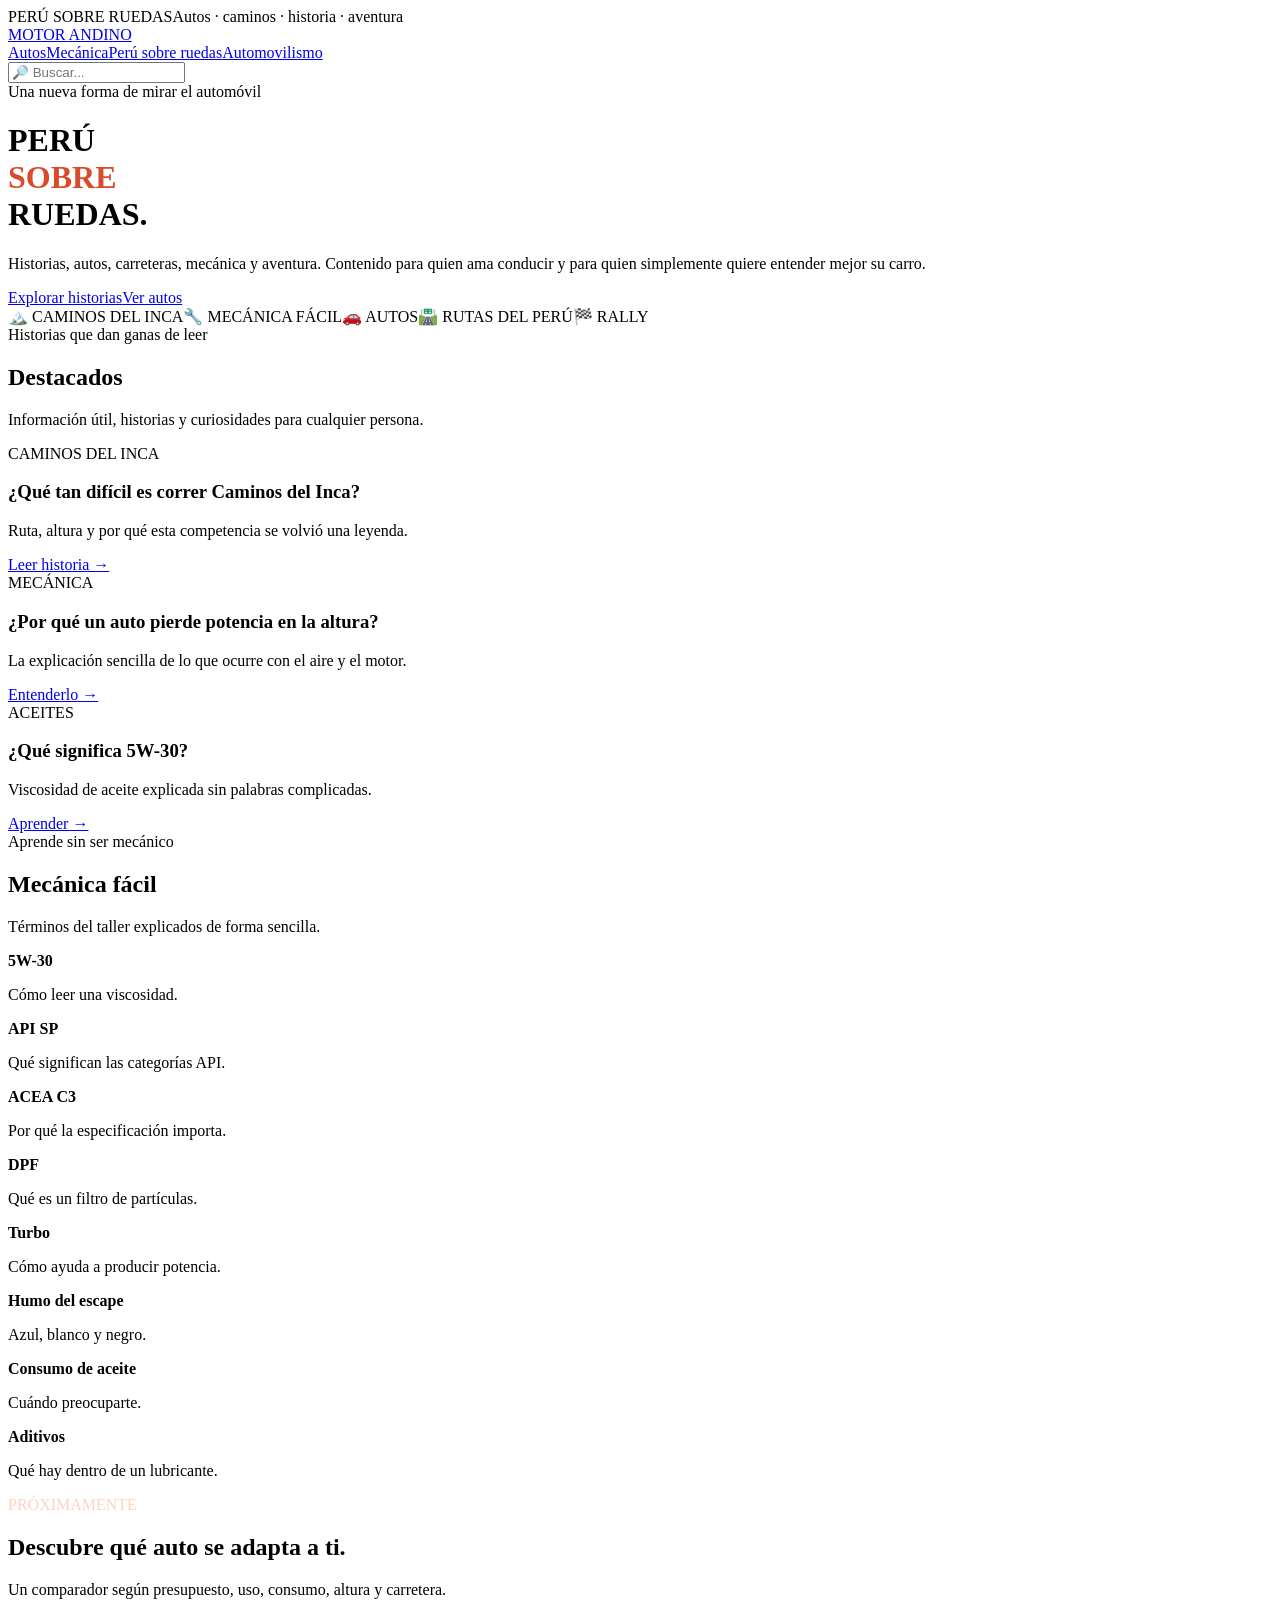
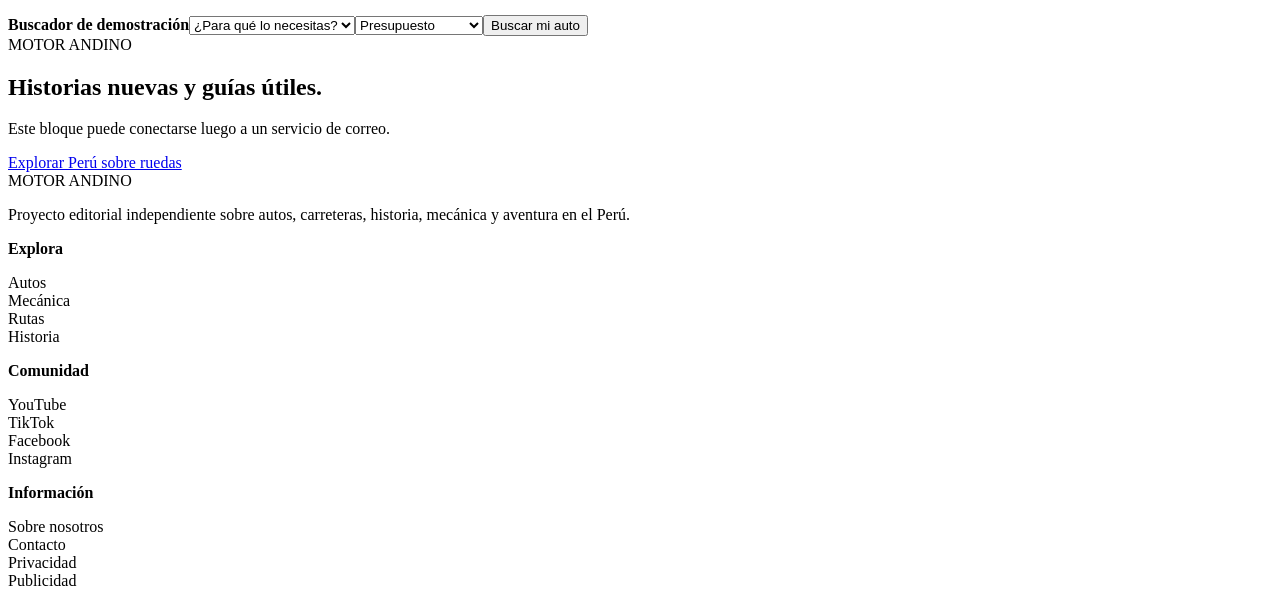
==== index.html @ 8ea22809 "Add files via upload" ====
<!doctype html><html lang="es"><head><meta charset="utf-8"><meta name="viewport" content="width=device-width,initial-scale=1">
<title>Motor Andino | Autos, caminos, historia y aventura</title>
<meta name="description" content="Motor Andino: autos, mecánica fácil, carreteras del Perú, Caminos del Inca, automovilismo y rutas.">
<link rel="stylesheet" href="assets/css/style.css"></head><body>
<div class="top"><span>PERÚ SOBRE RUEDAS</span><span>Autos · caminos · historia · aventura</span></div>
<nav class="nav"><a class="logo" href="index.html">MOTOR <span>ANDINO</span></a><div class="navlinks"><a href="categorias/autos.html">Autos</a><a href="categorias/mecanica.html">Mecánica</a><a href="categorias/peru-sobre-ruedas.html">Perú sobre ruedas</a><a href="categorias/automovilismo.html">Automovilismo</a></div><input class="search" placeholder="🔎 Buscar..." data-demo></nav>
<header class="hero"><div><div class="eyebrow">Una nueva forma de mirar el automóvil</div><h1>PERÚ<br><span style="color:#d84b2b">SOBRE</span><br>RUEDAS.</h1><p>Historias, autos, carreteras, mecánica y aventura. Contenido para quien ama conducir y para quien simplemente quiere entender mejor su carro.</p><a class="btn primary" href="#destacados">Explorar historias</a><a class="btn" href="categorias/autos.html">Ver autos</a></div><div class="heroimg"></div></header>
<div class="strip"><span>🏔️ CAMINOS DEL INCA</span><span>🔧 MECÁNICA FÁCIL</span><span>🚗 AUTOS</span><span>🛣️ RUTAS DEL PERÚ</span><span>🏁 RALLY</span></div>
<section class="container" id="destacados"><div class="sectionhead"><div><div class="eyebrow">Historias que dan ganas de leer</div><h2>Destacados</h2></div><p>Información útil, historias y curiosidades para cualquier persona.</p></div><div class="grid">
<article class="card"><div class="photo"><span class="tag">CAMINOS DEL INCA</span></div><div class="cardbody"><h3>¿Qué tan difícil es correr Caminos del Inca?</h3><p>Ruta, altura y por qué esta competencia se volvió una leyenda.</p><a class="read" href="articulos/caminos-del-inca.html">Leer historia →</a></div></article>
<article class="card"><div class="photo two"><span class="tag">MECÁNICA</span></div><div class="cardbody"><h3>¿Por qué un auto pierde potencia en la altura?</h3><p>La explicación sencilla de lo que ocurre con el aire y el motor.</p><a class="read" href="articulos/potencia-en-altura.html">Entenderlo →</a></div></article>
<article class="card"><div class="photo three"><span class="tag">ACEITES</span></div><div class="cardbody"><h3>¿Qué significa 5W-30?</h3><p>Viscosidad de aceite explicada sin palabras complicadas.</p><a class="read" href="articulos/que-significa-5w30.html">Aprender →</a></div></article>
</div></section>
<section class="dark"><div class="container"><div class="sectionhead"><div><div class="eyebrow">Aprende sin ser mecánico</div><h2>Mecánica fácil</h2></div><p>Términos del taller explicados de forma sencilla.</p></div><div class="topics">
<div class="topic"><b>5W-30</b><p>Cómo leer una viscosidad.</p></div><div class="topic"><b>API SP</b><p>Qué significan las categorías API.</p></div><div class="topic"><b>ACEA C3</b><p>Por qué la especificación importa.</p></div><div class="topic"><b>DPF</b><p>Qué es un filtro de partículas.</p></div><div class="topic"><b>Turbo</b><p>Cómo ayuda a producir potencia.</p></div><div class="topic"><b>Humo del escape</b><p>Azul, blanco y negro.</p></div><div class="topic"><b>Consumo de aceite</b><p>Cuándo preocuparte.</p></div><div class="topic"><b>Aditivos</b><p>Qué hay dentro de un lubricante.</p></div>
</div></div></section>
<section class="container"><div class="quiz"><div><div class="eyebrow" style="color:#ffd2bd">PRÓXIMAMENTE</div><h2>Descubre qué auto se adapta a ti.</h2><p>Un comparador según presupuesto, uso, consumo, altura y carretera.</p></div><div class="form"><b>Buscador de demostración</b><select><option>¿Para qué lo necesitas?</option><option>Trabajo</option><option>Ciudad</option><option>Viajes</option><option>Sierra / altura</option></select><select><option>Presupuesto</option><option>Hasta S/ 30,000</option><option>S/ 30,000–50,000</option><option>Más de S/ 50,000</option></select><button data-demo>Buscar mi auto</button></div></div></section>
<section class="container"><div class="newsletter"><div><div class="eyebrow">MOTOR ANDINO</div><h2>Historias nuevas y guías útiles.</h2><p>Este bloque puede conectarse luego a un servicio de correo.</p></div><a class="btn primary" href="categorias/peru-sobre-ruedas.html">Explorar Perú sobre ruedas</a></div></section>
<footer><div class="footerin"><div><div class="footlogo">MOTOR ANDINO</div><p>Proyecto editorial independiente sobre autos, carreteras, historia, mecánica y aventura en el Perú.</p></div><div><b>Explora</b><p>Autos<br>Mecánica<br>Rutas<br>Historia</p></div><div><b>Comunidad</b><p>YouTube<br>TikTok<br>Facebook<br>Instagram</p></div><div><b>Información</b><p>Sobre nosotros<br>Contacto<br>Privacidad<br>Publicidad</p></div></div></footer>
<script src="assets/js/main.js"></script></body></html>
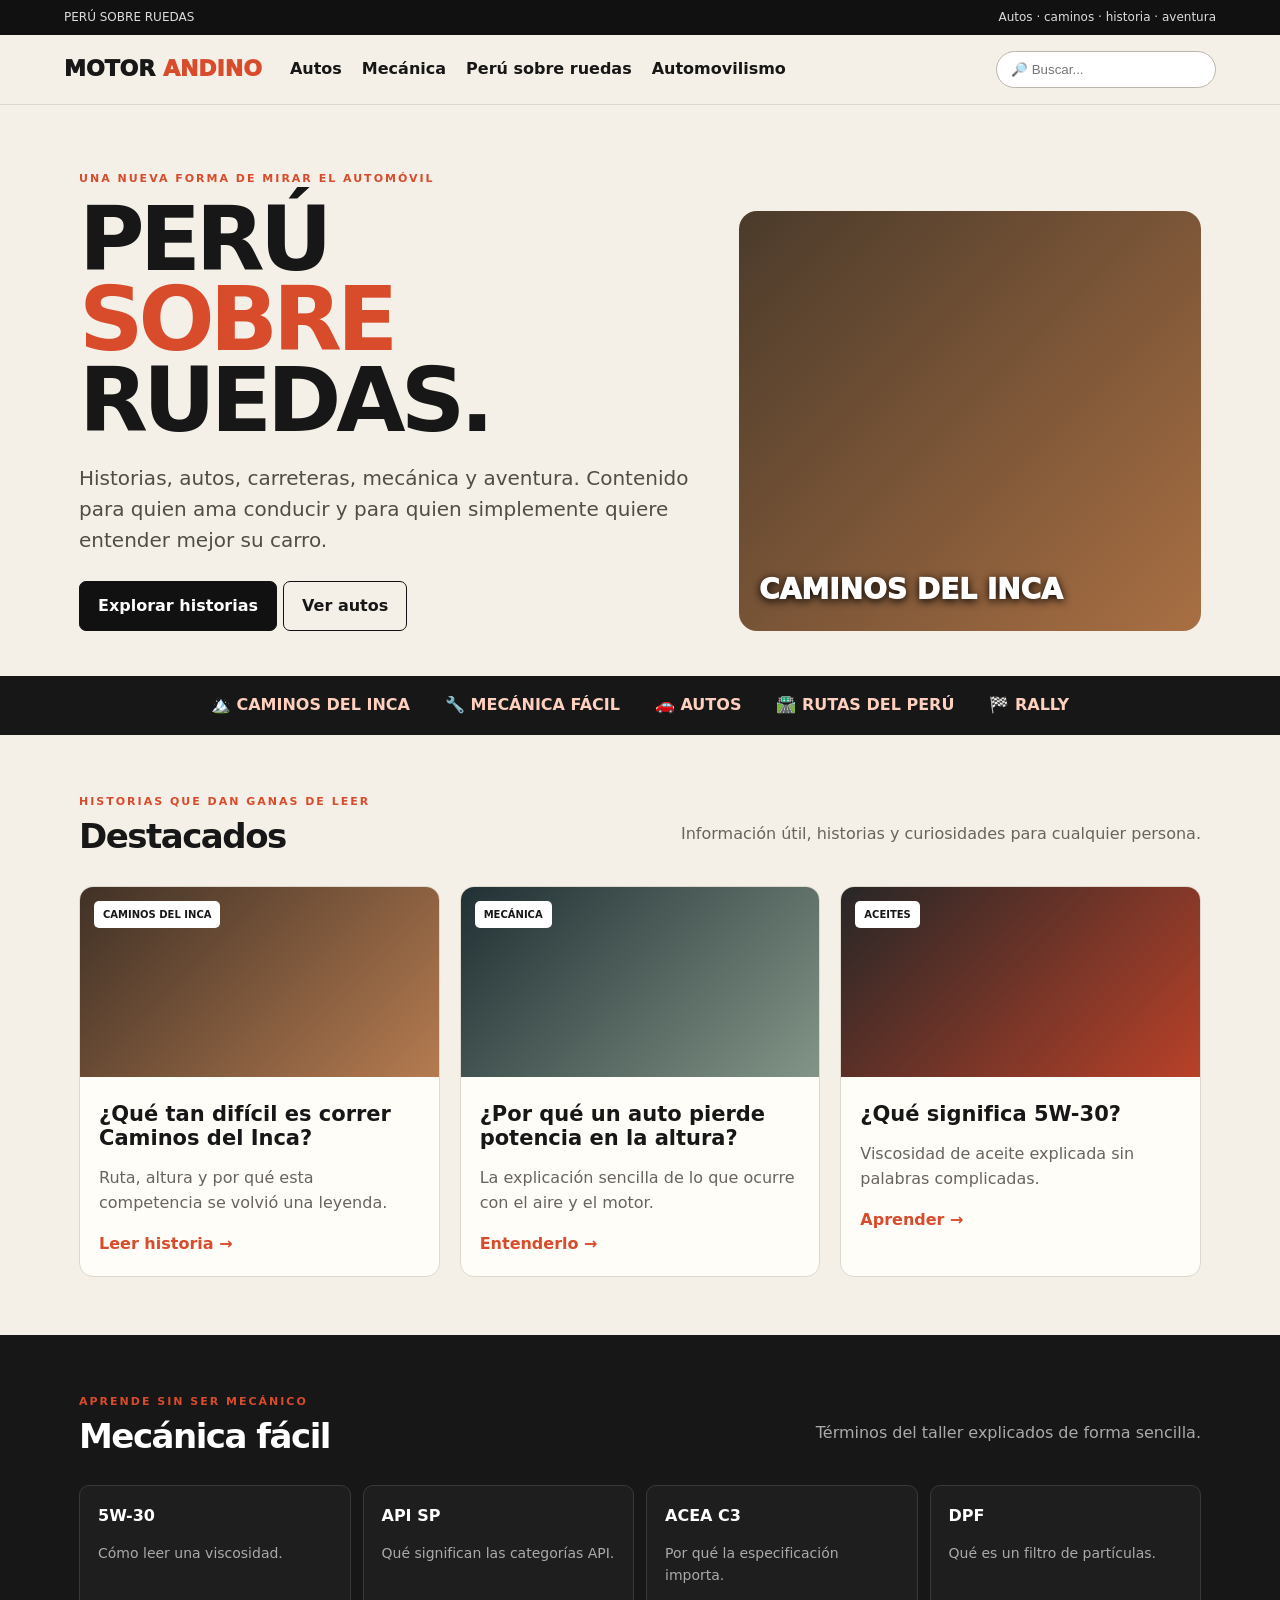
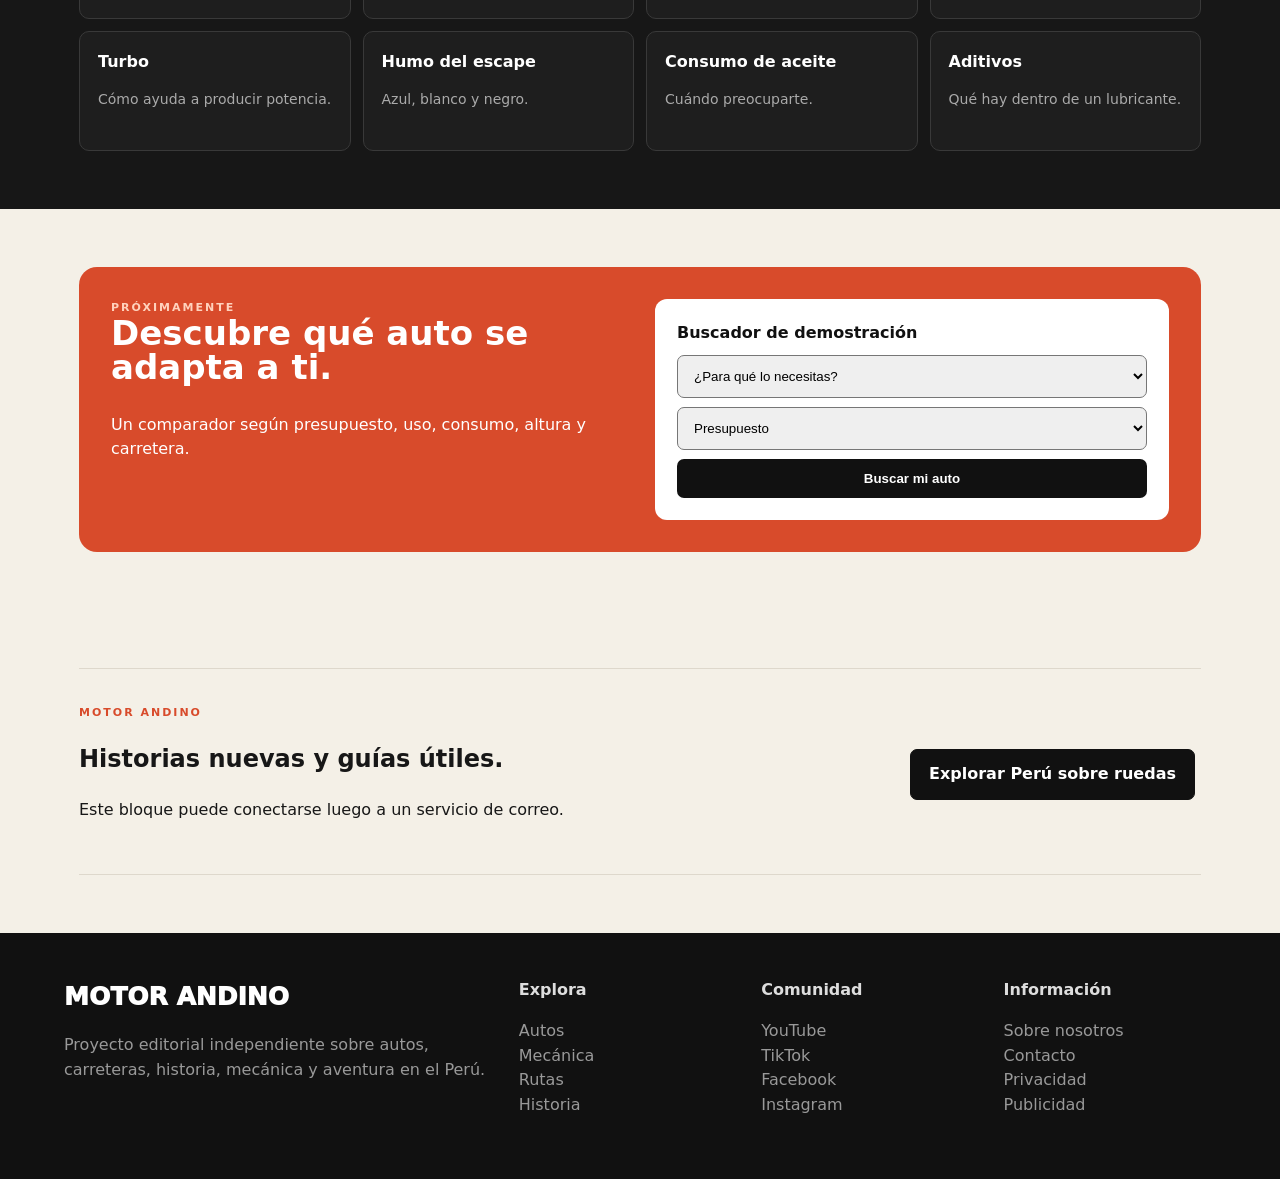
==== commit 07dabd45: "Add files via upload" ====
--- a/index.html
+++ b/index.html
@@ -1,20 +1,20 @@
 <!doctype html><html lang="es"><head><meta charset="utf-8"><meta name="viewport" content="width=device-width,initial-scale=1">
 <title>Motor Andino | Autos, caminos, historia y aventura</title>
 <meta name="description" content="Motor Andino: autos, mecánica fácil, carreteras del Perú, Caminos del Inca, automovilismo y rutas.">
-<link rel="stylesheet" href="assets/css/style.css"></head><body>
+<link rel="stylesheet" href="style.css"></head><body>
 <div class="top"><span>PERÚ SOBRE RUEDAS</span><span>Autos · caminos · historia · aventura</span></div>
-<nav class="nav"><a class="logo" href="index.html">MOTOR <span>ANDINO</span></a><div class="navlinks"><a href="categorias/autos.html">Autos</a><a href="categorias/mecanica.html">Mecánica</a><a href="categorias/peru-sobre-ruedas.html">Perú sobre ruedas</a><a href="categorias/automovilismo.html">Automovilismo</a></div><input class="search" placeholder="🔎 Buscar..." data-demo></nav>
-<header class="hero"><div><div class="eyebrow">Una nueva forma de mirar el automóvil</div><h1>PERÚ<br><span style="color:#d84b2b">SOBRE</span><br>RUEDAS.</h1><p>Historias, autos, carreteras, mecánica y aventura. Contenido para quien ama conducir y para quien simplemente quiere entender mejor su carro.</p><a class="btn primary" href="#destacados">Explorar historias</a><a class="btn" href="categorias/autos.html">Ver autos</a></div><div class="heroimg"></div></header>
+<nav class="nav"><a class="logo" href="index.html">MOTOR <span>ANDINO</span></a><div class="navlinks"><a href="autos.html">Autos</a><a href="mecanica.html">Mecánica</a><a href="peru-sobre-ruedas.html">Perú sobre ruedas</a><a href="automovilismo.html">Automovilismo</a></div><input class="search" placeholder="🔎 Buscar..." data-demo></nav>
+<header class="hero"><div><div class="eyebrow">Una nueva forma de mirar el automóvil</div><h1>PERÚ<br><span style="color:#d84b2b">SOBRE</span><br>RUEDAS.</h1><p>Historias, autos, carreteras, mecánica y aventura. Contenido para quien ama conducir y para quien simplemente quiere entender mejor su carro.</p><a class="btn primary" href="#destacados">Explorar historias</a><a class="btn" href="autos.html">Ver autos</a></div><div class="heroimg"></div></header>
 <div class="strip"><span>🏔️ CAMINOS DEL INCA</span><span>🔧 MECÁNICA FÁCIL</span><span>🚗 AUTOS</span><span>🛣️ RUTAS DEL PERÚ</span><span>🏁 RALLY</span></div>
 <section class="container" id="destacados"><div class="sectionhead"><div><div class="eyebrow">Historias que dan ganas de leer</div><h2>Destacados</h2></div><p>Información útil, historias y curiosidades para cualquier persona.</p></div><div class="grid">
-<article class="card"><div class="photo"><span class="tag">CAMINOS DEL INCA</span></div><div class="cardbody"><h3>¿Qué tan difícil es correr Caminos del Inca?</h3><p>Ruta, altura y por qué esta competencia se volvió una leyenda.</p><a class="read" href="articulos/caminos-del-inca.html">Leer historia →</a></div></article>
-<article class="card"><div class="photo two"><span class="tag">MECÁNICA</span></div><div class="cardbody"><h3>¿Por qué un auto pierde potencia en la altura?</h3><p>La explicación sencilla de lo que ocurre con el aire y el motor.</p><a class="read" href="articulos/potencia-en-altura.html">Entenderlo →</a></div></article>
-<article class="card"><div class="photo three"><span class="tag">ACEITES</span></div><div class="cardbody"><h3>¿Qué significa 5W-30?</h3><p>Viscosidad de aceite explicada sin palabras complicadas.</p><a class="read" href="articulos/que-significa-5w30.html">Aprender →</a></div></article>
+<article class="card"><div class="photo"><span class="tag">CAMINOS DEL INCA</span></div><div class="cardbody"><h3>¿Qué tan difícil es correr Caminos del Inca?</h3><p>Ruta, altura y por qué esta competencia se volvió una leyenda.</p><a class="read" href="caminos-del-inca.html">Leer historia →</a></div></article>
+<article class="card"><div class="photo two"><span class="tag">MECÁNICA</span></div><div class="cardbody"><h3>¿Por qué un auto pierde potencia en la altura?</h3><p>La explicación sencilla de lo que ocurre con el aire y el motor.</p><a class="read" href="potencia-en-altura.html">Entenderlo →</a></div></article>
+<article class="card"><div class="photo three"><span class="tag">ACEITES</span></div><div class="cardbody"><h3>¿Qué significa 5W-30?</h3><p>Viscosidad de aceite explicada sin palabras complicadas.</p><a class="read" href="que-significa-5w30.html">Aprender →</a></div></article>
 </div></section>
 <section class="dark"><div class="container"><div class="sectionhead"><div><div class="eyebrow">Aprende sin ser mecánico</div><h2>Mecánica fácil</h2></div><p>Términos del taller explicados de forma sencilla.</p></div><div class="topics">
 <div class="topic"><b>5W-30</b><p>Cómo leer una viscosidad.</p></div><div class="topic"><b>API SP</b><p>Qué significan las categorías API.</p></div><div class="topic"><b>ACEA C3</b><p>Por qué la especificación importa.</p></div><div class="topic"><b>DPF</b><p>Qué es un filtro de partículas.</p></div><div class="topic"><b>Turbo</b><p>Cómo ayuda a producir potencia.</p></div><div class="topic"><b>Humo del escape</b><p>Azul, blanco y negro.</p></div><div class="topic"><b>Consumo de aceite</b><p>Cuándo preocuparte.</p></div><div class="topic"><b>Aditivos</b><p>Qué hay dentro de un lubricante.</p></div>
 </div></div></section>
 <section class="container"><div class="quiz"><div><div class="eyebrow" style="color:#ffd2bd">PRÓXIMAMENTE</div><h2>Descubre qué auto se adapta a ti.</h2><p>Un comparador según presupuesto, uso, consumo, altura y carretera.</p></div><div class="form"><b>Buscador de demostración</b><select><option>¿Para qué lo necesitas?</option><option>Trabajo</option><option>Ciudad</option><option>Viajes</option><option>Sierra / altura</option></select><select><option>Presupuesto</option><option>Hasta S/ 30,000</option><option>S/ 30,000–50,000</option><option>Más de S/ 50,000</option></select><button data-demo>Buscar mi auto</button></div></div></section>
-<section class="container"><div class="newsletter"><div><div class="eyebrow">MOTOR ANDINO</div><h2>Historias nuevas y guías útiles.</h2><p>Este bloque puede conectarse luego a un servicio de correo.</p></div><a class="btn primary" href="categorias/peru-sobre-ruedas.html">Explorar Perú sobre ruedas</a></div></section>
+<section class="container"><div class="newsletter"><div><div class="eyebrow">MOTOR ANDINO</div><h2>Historias nuevas y guías útiles.</h2><p>Este bloque puede conectarse luego a un servicio de correo.</p></div><a class="btn primary" href="peru-sobre-ruedas.html">Explorar Perú sobre ruedas</a></div></section>
 <footer><div class="footerin"><div><div class="footlogo">MOTOR ANDINO</div><p>Proyecto editorial independiente sobre autos, carreteras, historia, mecánica y aventura en el Perú.</p></div><div><b>Explora</b><p>Autos<br>Mecánica<br>Rutas<br>Historia</p></div><div><b>Comunidad</b><p>YouTube<br>TikTok<br>Facebook<br>Instagram</p></div><div><b>Información</b><p>Sobre nosotros<br>Contacto<br>Privacidad<br>Publicidad</p></div></div></footer>
-<script src="assets/js/main.js"></script></body></html>+<script src="main.js"></script></body></html>
--- a/style.css
+++ b/style.css
@@ -0,0 +1,8 @@
+
+:root{--bg:#f4f0e7;--ink:#171717;--muted:#68645d;--red:#d84b2b;--dark:#151515;--card:#fffdf8;--line:#ded8cc}
+*{box-sizing:border-box}html{scroll-behavior:smooth}body{margin:0;background:var(--bg);color:var(--ink);font:16px/1.55 system-ui,-apple-system,Segoe UI,sans-serif}
+a{text-decoration:none;color:inherit}.top{background:#111;color:#ddd;padding:8px 5%;display:flex;justify-content:space-between;font-size:12px}.nav{position:sticky;top:0;z-index:5;background:#f4f0e7ee;backdrop-filter:blur(8px);border-bottom:1px solid var(--line);padding:16px 5%;display:flex;gap:28px;align-items:center}.logo{font-size:22px;font-weight:950}.logo span,.eyebrow,.read{color:var(--red)}.navlinks{display:flex;gap:20px;font-weight:750;flex:1}.navlinks a:hover{color:var(--red)}.search{border:1px solid #bbb4a8;border-radius:25px;padding:10px 14px;width:220px}
+.hero,.container{max-width:1250px;margin:auto;padding-left:5%;padding-right:5%}.hero{padding-top:65px;padding-bottom:45px;display:grid;grid-template-columns:1.15fr .85fr;gap:35px;align-items:end}.eyebrow{text-transform:uppercase;letter-spacing:2px;font-size:11px;font-weight:900}.hero h1{font-size:clamp(48px,7vw,90px);line-height:.9;letter-spacing:-5px;margin:12px 0 22px}.hero p{font-size:20px;color:#504d47;max-width:650px}.btn{display:inline-block;padding:12px 18px;border:1px solid #111;border-radius:7px;font-weight:800;margin:5px 6px 0 0}.primary{background:#111;color:white}.heroimg{height:420px;border-radius:18px;background:linear-gradient(135deg,#4b3b2b,#a96f43);position:relative}.heroimg:after{content:"CAMINOS DEL INCA";position:absolute;bottom:20px;left:20px;color:white;font-size:28px;font-weight:950;text-shadow:0 2px 8px #000}
+.strip{background:#171717;color:white;padding:17px 5%;display:flex;justify-content:center;gap:35px;flex-wrap:wrap;font-weight:800}.strip span{color:#ffd0bd}.container{padding-top:58px;padding-bottom:58px}.sectionhead{display:flex;justify-content:space-between;align-items:end;margin-bottom:23px}.sectionhead h2{font-size:34px;letter-spacing:-1.5px;margin:0}.sectionhead p{max-width:560px;color:var(--muted)}.grid{display:grid;grid-template-columns:repeat(3,1fr);gap:20px}.card{background:var(--card);border:1px solid var(--line);border-radius:14px;overflow:hidden;transition:.2s}.card:hover{transform:translateY(-4px);box-shadow:0 12px 30px #0001}.photo{height:190px;background:linear-gradient(135deg,#403126,#b57b50)}.photo.two{background:linear-gradient(135deg,#203034,#839487)}.photo.three{background:linear-gradient(135deg,#272727,#b94129)}.cardbody{padding:19px}.tag{display:inline-block;margin-top:14px;margin-left:14px;background:white;padding:6px 9px;border-radius:5px;font-size:10px;font-weight:900}.card h3{font-size:21px;line-height:1.15;margin:6px 0}.card p{color:var(--muted)}.read{font-weight:900}.dark{background:#171717;color:white}.dark .sectionhead p{color:#aaa}.topics{display:grid;grid-template-columns:repeat(4,1fr);gap:12px}.topic{border:1px solid #393939;border-radius:10px;padding:18px;background:#1e1e1e;min-height:120px}.topic p{color:#aaa;font-size:14px}
+.article{max-width:820px;margin:auto;padding:55px 5%}.article h1{font-size:48px;line-height:1.05;letter-spacing:-2px}.article h2{margin-top:35px}.article p,.article li{font-size:18px}.breadcrumb{color:var(--muted);font-size:14px}.note{background:#fff5e9;border-left:4px solid var(--red);padding:14px 16px;margin:24px 0}.quiz{background:#d84b2b;color:white;border-radius:18px;padding:32px;display:grid;grid-template-columns:1fr 1fr;gap:30px}.quiz h2{font-size:34px;line-height:1;margin-top:0}.form{background:white;color:#111;padding:22px;border-radius:12px}.form select,.form button{width:100%;padding:12px;margin-top:9px;border-radius:7px}.form button{background:#111;color:white;border:0;font-weight:900}.newsletter{border-block:1px solid var(--line);padding:35px 0;display:flex;justify-content:space-between;gap:20px;align-items:center}footer{background:#111;color:#ddd;padding:45px 5%}.footerin{max-width:1250px;margin:auto;display:grid;grid-template-columns:2fr 1fr 1fr 1fr;gap:30px}.footlogo{font-size:25px;font-weight:950;color:white}footer p{color:#999}
+@media(max-width:850px){.navlinks{display:none}.hero{grid-template-columns:1fr}.heroimg{height:280px}.grid{grid-template-columns:1fr}.topics{grid-template-columns:1fr 1fr}.quiz{grid-template-columns:1fr}.newsletter{display:block}.footerin{grid-template-columns:1fr 1fr}.search{width:160px}.hero h1{letter-spacing:-3px}.article h1{font-size:38px}}
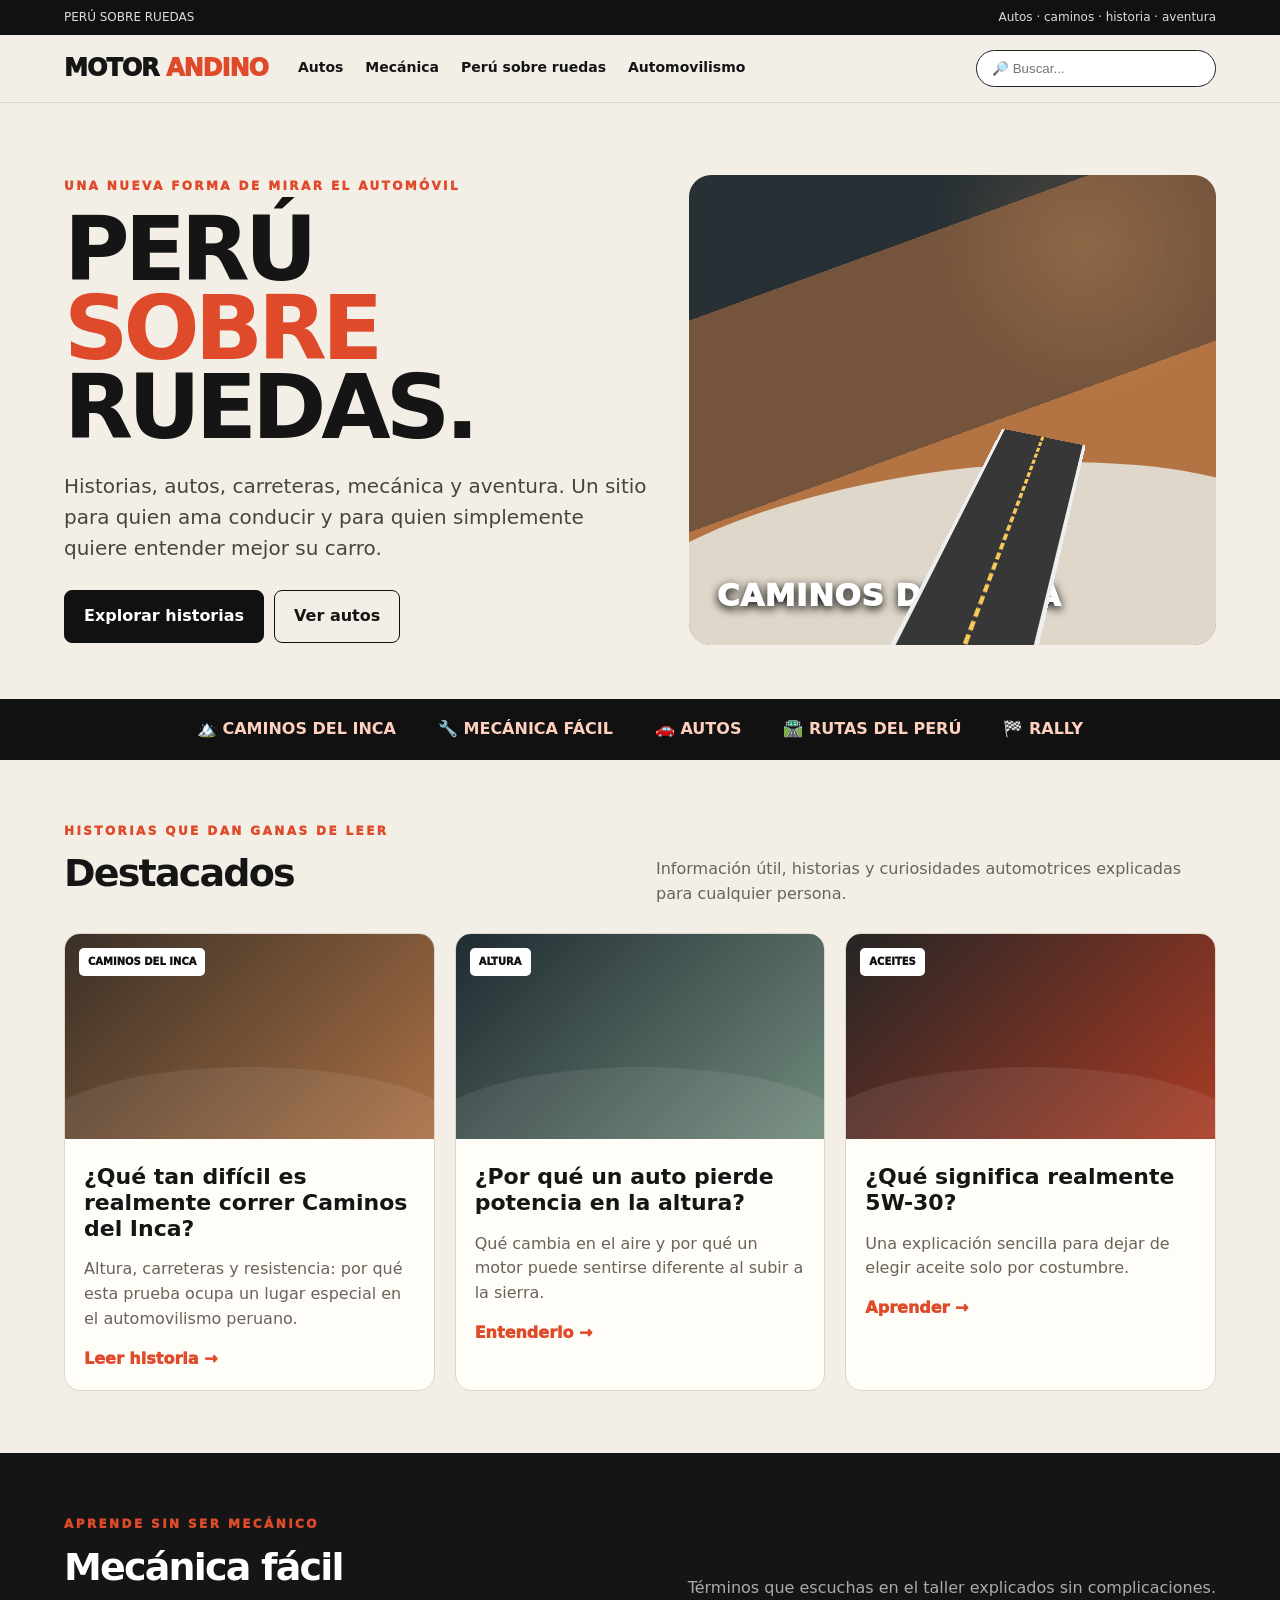
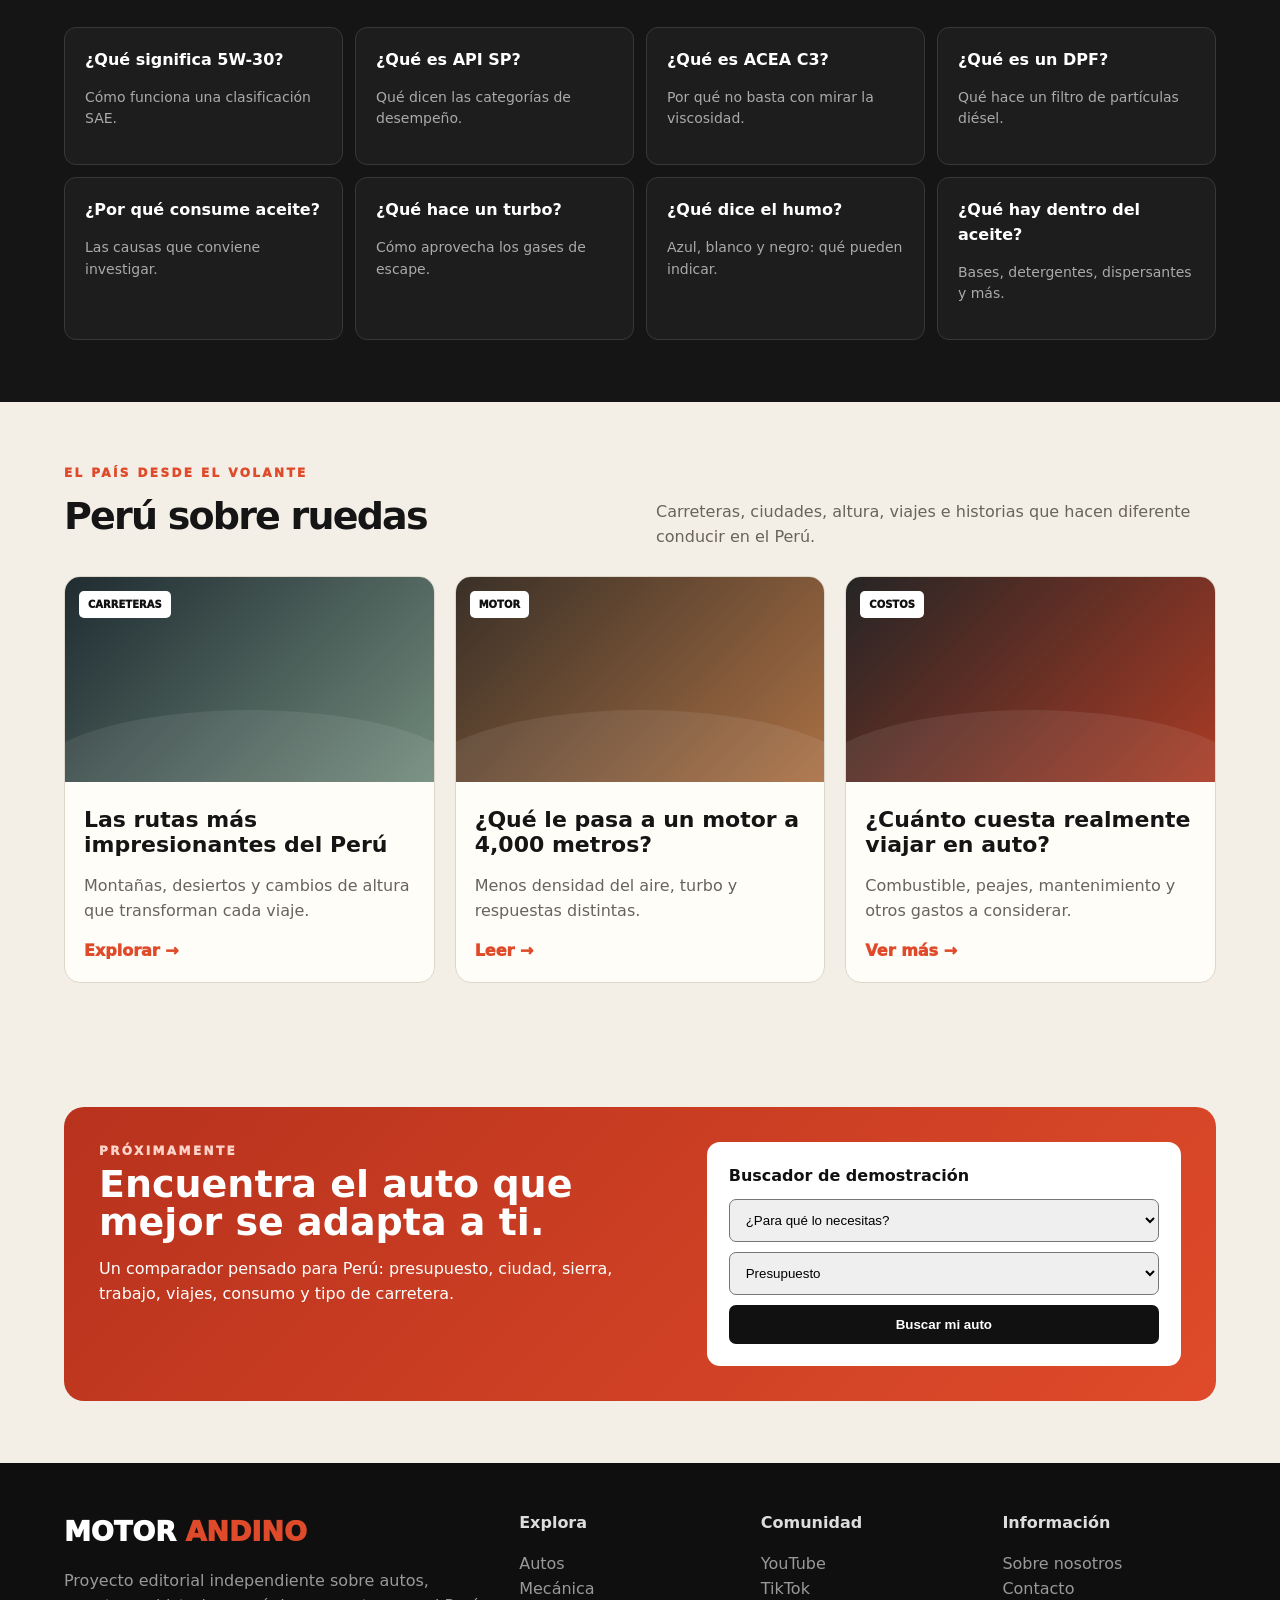
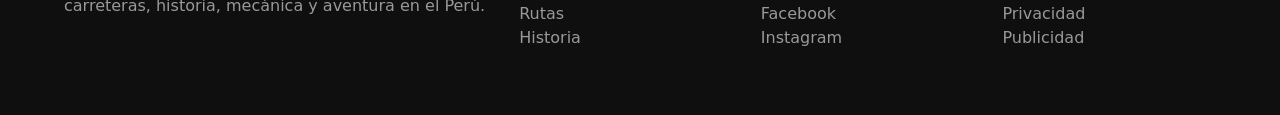
==== commit 420b99e0: "Add files via upload" ====
--- a/index.html
+++ b/index.html
@@ -1,20 +1,55 @@
 <!doctype html><html lang="es"><head><meta charset="utf-8"><meta name="viewport" content="width=device-width,initial-scale=1">
 <title>Motor Andino | Autos, caminos, historia y aventura</title>
-<meta name="description" content="Motor Andino: autos, mecánica fácil, carreteras del Perú, Caminos del Inca, automovilismo y rutas.">
-<link rel="stylesheet" href="style.css"></head><body>
-<div class="top"><span>PERÚ SOBRE RUEDAS</span><span>Autos · caminos · historia · aventura</span></div>
-<nav class="nav"><a class="logo" href="index.html">MOTOR <span>ANDINO</span></a><div class="navlinks"><a href="autos.html">Autos</a><a href="mecanica.html">Mecánica</a><a href="peru-sobre-ruedas.html">Perú sobre ruedas</a><a href="automovilismo.html">Automovilismo</a></div><input class="search" placeholder="🔎 Buscar..." data-demo></nav>
-<header class="hero"><div><div class="eyebrow">Una nueva forma de mirar el automóvil</div><h1>PERÚ<br><span style="color:#d84b2b">SOBRE</span><br>RUEDAS.</h1><p>Historias, autos, carreteras, mecánica y aventura. Contenido para quien ama conducir y para quien simplemente quiere entender mejor su carro.</p><a class="btn primary" href="#destacados">Explorar historias</a><a class="btn" href="autos.html">Ver autos</a></div><div class="heroimg"></div></header>
-<div class="strip"><span>🏔️ CAMINOS DEL INCA</span><span>🔧 MECÁNICA FÁCIL</span><span>🚗 AUTOS</span><span>🛣️ RUTAS DEL PERÚ</span><span>🏁 RALLY</span></div>
-<section class="container" id="destacados"><div class="sectionhead"><div><div class="eyebrow">Historias que dan ganas de leer</div><h2>Destacados</h2></div><p>Información útil, historias y curiosidades para cualquier persona.</p></div><div class="grid">
-<article class="card"><div class="photo"><span class="tag">CAMINOS DEL INCA</span></div><div class="cardbody"><h3>¿Qué tan difícil es correr Caminos del Inca?</h3><p>Ruta, altura y por qué esta competencia se volvió una leyenda.</p><a class="read" href="caminos-del-inca.html">Leer historia →</a></div></article>
-<article class="card"><div class="photo two"><span class="tag">MECÁNICA</span></div><div class="cardbody"><h3>¿Por qué un auto pierde potencia en la altura?</h3><p>La explicación sencilla de lo que ocurre con el aire y el motor.</p><a class="read" href="potencia-en-altura.html">Entenderlo →</a></div></article>
-<article class="card"><div class="photo three"><span class="tag">ACEITES</span></div><div class="cardbody"><h3>¿Qué significa 5W-30?</h3><p>Viscosidad de aceite explicada sin palabras complicadas.</p><a class="read" href="que-significa-5w30.html">Aprender →</a></div></article>
+<meta name="description" content="Motor Andino: autos, mecánica fácil, carreteras del Perú, Caminos del Inca, automovilismo, rutas e historias sobre ruedas.">
+<link rel="stylesheet" href="style.css"></head><body><div class="topbar"><span>PERÚ SOBRE RUEDAS</span><span>Autos · caminos · historia · aventura</span></div>
+<nav class="nav">
+<a class="logo" href="index.html">MOTOR <span>ANDINO</span></a>
+<div class="navlinks">
+<a href="autos.html">Autos</a>
+<a href="mecanica.html">Mecánica</a>
+<a href="peru-sobre-ruedas.html">Perú sobre ruedas</a>
+<a href="automovilismo.html">Automovilismo</a>
+</div>
+<input class="search" placeholder="🔎 Buscar..." data-demo>
+</nav>
+<header class="hero"><div><div class="kicker">Una nueva forma de mirar el automóvil</div>
+<h1>PERÚ<br><em>SOBRE</em><br>RUEDAS.</h1>
+<p>Historias, autos, carreteras, mecánica y aventura. Un sitio para quien ama conducir y para quien simplemente quiere entender mejor su carro.</p>
+<div class="actions"><a class="btn primary" href="#destacados">Explorar historias</a><a class="btn" href="autos.html">Ver autos</a></div></div>
+<div class="visual"><div class="road"></div></div></header>
+<div class="topicbar"><a href="caminos-del-inca.html">🏔️ CAMINOS DEL INCA</a><a href="mecanica.html">🔧 MECÁNICA FÁCIL</a><a href="autos.html">🚗 AUTOS</a><a href="peru-sobre-ruedas.html">🛣️ RUTAS DEL PERÚ</a><a href="automovilismo.html">🏁 RALLY</a></div>
+
+<section class="wrap" id="destacados"><div class="sectionhead"><div><div class="kicker">Historias que dan ganas de leer</div><h2>Destacados</h2></div><p>Información útil, historias y curiosidades automotrices explicadas para cualquier persona.</p></div>
+<div class="grid">
+<article class="card"><div class="thumb"><span class="badge">CAMINOS DEL INCA</span></div><div class="cardbody"><h3>¿Qué tan difícil es realmente correr Caminos del Inca?</h3><p>Altura, carreteras y resistencia: por qué esta prueba ocupa un lugar especial en el automovilismo peruano.</p><a class="read" href="caminos-del-inca.html">Leer historia →</a></div></article>
+<article class="card"><div class="thumb alt"><span class="badge">ALTURA</span></div><div class="cardbody"><h3>¿Por qué un auto pierde potencia en la altura?</h3><p>Qué cambia en el aire y por qué un motor puede sentirse diferente al subir a la sierra.</p><a class="read" href="potencia-en-altura.html">Entenderlo →</a></div></article>
+<article class="card"><div class="thumb red"><span class="badge">ACEITES</span></div><div class="cardbody"><h3>¿Qué significa realmente 5W-30?</h3><p>Una explicación sencilla para dejar de elegir aceite solo por costumbre.</p><a class="read" href="que-significa-5w30.html">Aprender →</a></div></article>
 </div></section>
-<section class="dark"><div class="container"><div class="sectionhead"><div><div class="eyebrow">Aprende sin ser mecánico</div><h2>Mecánica fácil</h2></div><p>Términos del taller explicados de forma sencilla.</p></div><div class="topics">
-<div class="topic"><b>5W-30</b><p>Cómo leer una viscosidad.</p></div><div class="topic"><b>API SP</b><p>Qué significan las categorías API.</p></div><div class="topic"><b>ACEA C3</b><p>Por qué la especificación importa.</p></div><div class="topic"><b>DPF</b><p>Qué es un filtro de partículas.</p></div><div class="topic"><b>Turbo</b><p>Cómo ayuda a producir potencia.</p></div><div class="topic"><b>Humo del escape</b><p>Azul, blanco y negro.</p></div><div class="topic"><b>Consumo de aceite</b><p>Cuándo preocuparte.</p></div><div class="topic"><b>Aditivos</b><p>Qué hay dentro de un lubricante.</p></div>
+
+<section class="dark"><div class="wrap"><div class="sectionhead"><div><div class="kicker">Aprende sin ser mecánico</div><h2>Mecánica fácil</h2></div><p>Términos que escuchas en el taller explicados sin complicaciones.</p></div>
+<div class="tiles">
+<div class="tile"><b>¿Qué significa 5W-30?</b><p>Cómo funciona una clasificación SAE.</p></div>
+<div class="tile"><b>¿Qué es API SP?</b><p>Qué dicen las categorías de desempeño.</p></div>
+<div class="tile"><b>¿Qué es ACEA C3?</b><p>Por qué no basta con mirar la viscosidad.</p></div>
+<div class="tile"><b>¿Qué es un DPF?</b><p>Qué hace un filtro de partículas diésel.</p></div>
+<div class="tile"><b>¿Por qué consume aceite?</b><p>Las causas que conviene investigar.</p></div>
+<div class="tile"><b>¿Qué hace un turbo?</b><p>Cómo aprovecha los gases de escape.</p></div>
+<div class="tile"><b>¿Qué dice el humo?</b><p>Azul, blanco y negro: qué pueden indicar.</p></div>
+<div class="tile"><b>¿Qué hay dentro del aceite?</b><p>Bases, detergentes, dispersantes y más.</p></div>
 </div></div></section>
-<section class="container"><div class="quiz"><div><div class="eyebrow" style="color:#ffd2bd">PRÓXIMAMENTE</div><h2>Descubre qué auto se adapta a ti.</h2><p>Un comparador según presupuesto, uso, consumo, altura y carretera.</p></div><div class="form"><b>Buscador de demostración</b><select><option>¿Para qué lo necesitas?</option><option>Trabajo</option><option>Ciudad</option><option>Viajes</option><option>Sierra / altura</option></select><select><option>Presupuesto</option><option>Hasta S/ 30,000</option><option>S/ 30,000–50,000</option><option>Más de S/ 50,000</option></select><button data-demo>Buscar mi auto</button></div></div></section>
-<section class="container"><div class="newsletter"><div><div class="eyebrow">MOTOR ANDINO</div><h2>Historias nuevas y guías útiles.</h2><p>Este bloque puede conectarse luego a un servicio de correo.</p></div><a class="btn primary" href="peru-sobre-ruedas.html">Explorar Perú sobre ruedas</a></div></section>
-<footer><div class="footerin"><div><div class="footlogo">MOTOR ANDINO</div><p>Proyecto editorial independiente sobre autos, carreteras, historia, mecánica y aventura en el Perú.</p></div><div><b>Explora</b><p>Autos<br>Mecánica<br>Rutas<br>Historia</p></div><div><b>Comunidad</b><p>YouTube<br>TikTok<br>Facebook<br>Instagram</p></div><div><b>Información</b><p>Sobre nosotros<br>Contacto<br>Privacidad<br>Publicidad</p></div></div></footer>
-<script src="main.js"></script></body></html>+
+<section class="wrap"><div class="sectionhead"><div><div class="kicker">El país desde el volante</div><h2>Perú sobre ruedas</h2></div><p>Carreteras, ciudades, altura, viajes e historias que hacen diferente conducir en el Perú.</p></div>
+<div class="grid">
+<article class="card"><div class="thumb alt"><span class="badge">CARRETERAS</span></div><div class="cardbody"><h3>Las rutas más impresionantes del Perú</h3><p>Montañas, desiertos y cambios de altura que transforman cada viaje.</p><a class="read" href="peru-sobre-ruedas.html">Explorar →</a></div></article>
+<article class="card"><div class="thumb"><span class="badge">MOTOR</span></div><div class="cardbody"><h3>¿Qué le pasa a un motor a 4,000 metros?</h3><p>Menos densidad del aire, turbo y respuestas distintas.</p><a class="read" href="potencia-en-altura.html">Leer →</a></div></article>
+<article class="card"><div class="thumb red"><span class="badge">COSTOS</span></div><div class="cardbody"><h3>¿Cuánto cuesta realmente viajar en auto?</h3><p>Combustible, peajes, mantenimiento y otros gastos a considerar.</p><a class="read" href="autos.html">Ver más →</a></div></article>
+</div></section>
+
+<section class="wrap"><div class="callout"><div><div class="kicker" style="color:#ffd3c8">PRÓXIMAMENTE</div><h2>Encuentra el auto que mejor se adapta a ti.</h2><p>Un comparador pensado para Perú: presupuesto, ciudad, sierra, trabajo, viajes, consumo y tipo de carretera.</p></div>
+<div class="finder"><b>Buscador de demostración</b><select><option>¿Para qué lo necesitas?</option><option>Ciudad</option><option>Trabajo</option><option>Viajes</option><option>Sierra / altura</option><option>Aventura</option></select><select><option>Presupuesto</option><option>Hasta S/ 30,000</option><option>S/ 30,000 – 50,000</option><option>S/ 50,000 – 80,000</option><option>Más de S/ 80,000</option></select><button data-demo>Buscar mi auto</button></div></div></section>
+<footer><div class="footergrid">
+<div><div class="footlogo">MOTOR <span>ANDINO</span></div><p>Proyecto editorial independiente sobre autos, carreteras, historia, mecánica y aventura en el Perú.</p></div>
+<div><b>Explora</b><p>Autos<br>Mecánica<br>Rutas<br>Historia</p></div>
+<div><b>Comunidad</b><p>YouTube<br>TikTok<br>Facebook<br>Instagram</p></div>
+<div><b>Información</b><p>Sobre nosotros<br>Contacto<br>Privacidad<br>Publicidad</p></div>
+</div></footer><script src="main.js"></script></body></html>
--- a/style.css
+++ b/style.css
@@ -1,8 +1,60 @@
 
-:root{--bg:#f4f0e7;--ink:#171717;--muted:#68645d;--red:#d84b2b;--dark:#151515;--card:#fffdf8;--line:#ded8cc}
-*{box-sizing:border-box}html{scroll-behavior:smooth}body{margin:0;background:var(--bg);color:var(--ink);font:16px/1.55 system-ui,-apple-system,Segoe UI,sans-serif}
-a{text-decoration:none;color:inherit}.top{background:#111;color:#ddd;padding:8px 5%;display:flex;justify-content:space-between;font-size:12px}.nav{position:sticky;top:0;z-index:5;background:#f4f0e7ee;backdrop-filter:blur(8px);border-bottom:1px solid var(--line);padding:16px 5%;display:flex;gap:28px;align-items:center}.logo{font-size:22px;font-weight:950}.logo span,.eyebrow,.read{color:var(--red)}.navlinks{display:flex;gap:20px;font-weight:750;flex:1}.navlinks a:hover{color:var(--red)}.search{border:1px solid #bbb4a8;border-radius:25px;padding:10px 14px;width:220px}
-.hero,.container{max-width:1250px;margin:auto;padding-left:5%;padding-right:5%}.hero{padding-top:65px;padding-bottom:45px;display:grid;grid-template-columns:1.15fr .85fr;gap:35px;align-items:end}.eyebrow{text-transform:uppercase;letter-spacing:2px;font-size:11px;font-weight:900}.hero h1{font-size:clamp(48px,7vw,90px);line-height:.9;letter-spacing:-5px;margin:12px 0 22px}.hero p{font-size:20px;color:#504d47;max-width:650px}.btn{display:inline-block;padding:12px 18px;border:1px solid #111;border-radius:7px;font-weight:800;margin:5px 6px 0 0}.primary{background:#111;color:white}.heroimg{height:420px;border-radius:18px;background:linear-gradient(135deg,#4b3b2b,#a96f43);position:relative}.heroimg:after{content:"CAMINOS DEL INCA";position:absolute;bottom:20px;left:20px;color:white;font-size:28px;font-weight:950;text-shadow:0 2px 8px #000}
-.strip{background:#171717;color:white;padding:17px 5%;display:flex;justify-content:center;gap:35px;flex-wrap:wrap;font-weight:800}.strip span{color:#ffd0bd}.container{padding-top:58px;padding-bottom:58px}.sectionhead{display:flex;justify-content:space-between;align-items:end;margin-bottom:23px}.sectionhead h2{font-size:34px;letter-spacing:-1.5px;margin:0}.sectionhead p{max-width:560px;color:var(--muted)}.grid{display:grid;grid-template-columns:repeat(3,1fr);gap:20px}.card{background:var(--card);border:1px solid var(--line);border-radius:14px;overflow:hidden;transition:.2s}.card:hover{transform:translateY(-4px);box-shadow:0 12px 30px #0001}.photo{height:190px;background:linear-gradient(135deg,#403126,#b57b50)}.photo.two{background:linear-gradient(135deg,#203034,#839487)}.photo.three{background:linear-gradient(135deg,#272727,#b94129)}.cardbody{padding:19px}.tag{display:inline-block;margin-top:14px;margin-left:14px;background:white;padding:6px 9px;border-radius:5px;font-size:10px;font-weight:900}.card h3{font-size:21px;line-height:1.15;margin:6px 0}.card p{color:var(--muted)}.read{font-weight:900}.dark{background:#171717;color:white}.dark .sectionhead p{color:#aaa}.topics{display:grid;grid-template-columns:repeat(4,1fr);gap:12px}.topic{border:1px solid #393939;border-radius:10px;padding:18px;background:#1e1e1e;min-height:120px}.topic p{color:#aaa;font-size:14px}
-.article{max-width:820px;margin:auto;padding:55px 5%}.article h1{font-size:48px;line-height:1.05;letter-spacing:-2px}.article h2{margin-top:35px}.article p,.article li{font-size:18px}.breadcrumb{color:var(--muted);font-size:14px}.note{background:#fff5e9;border-left:4px solid var(--red);padding:14px 16px;margin:24px 0}.quiz{background:#d84b2b;color:white;border-radius:18px;padding:32px;display:grid;grid-template-columns:1fr 1fr;gap:30px}.quiz h2{font-size:34px;line-height:1;margin-top:0}.form{background:white;color:#111;padding:22px;border-radius:12px}.form select,.form button{width:100%;padding:12px;margin-top:9px;border-radius:7px}.form button{background:#111;color:white;border:0;font-weight:900}.newsletter{border-block:1px solid var(--line);padding:35px 0;display:flex;justify-content:space-between;gap:20px;align-items:center}footer{background:#111;color:#ddd;padding:45px 5%}.footerin{max-width:1250px;margin:auto;display:grid;grid-template-columns:2fr 1fr 1fr 1fr;gap:30px}.footlogo{font-size:25px;font-weight:950;color:white}footer p{color:#999}
-@media(max-width:850px){.navlinks{display:none}.hero{grid-template-columns:1fr}.heroimg{height:280px}.grid{grid-template-columns:1fr}.topics{grid-template-columns:1fr 1fr}.quiz{grid-template-columns:1fr}.newsletter{display:block}.footerin{grid-template-columns:1fr 1fr}.search{width:160px}.hero h1{letter-spacing:-3px}.article h1{font-size:38px}}
+:root{
+ --bg:#f3efe7;--paper:#fffdf8;--ink:#151515;--muted:#68635b;
+ --red:#df4b2a;--red2:#b8321d;--dark:#111;--line:#ddd6ca;--sand:#c99b6d;
+}
+*{box-sizing:border-box}
+html{scroll-behavior:smooth}
+body{margin:0;background:var(--bg);color:var(--ink);font-family:Inter,system-ui,-apple-system,Segoe UI,Roboto,sans-serif;line-height:1.55}
+a{text-decoration:none;color:inherit}
+img{max-width:100%;display:block}
+.topbar{background:#111;color:#ddd;padding:8px 5vw;font-size:12px;display:flex;justify-content:space-between;gap:20px}
+.nav{position:sticky;top:0;z-index:20;background:rgba(243,239,231,.96);backdrop-filter:blur(10px);border-bottom:1px solid var(--line);padding:15px 5vw;display:flex;align-items:center;gap:30px}
+.logo{font-weight:950;font-size:24px;letter-spacing:-1px;white-space:nowrap}.logo span{color:var(--red)}
+.navlinks{display:flex;align-items:center;gap:22px;font-size:14px;font-weight:800;flex:1}.navlinks a:hover{color:var(--red)}
+.search{border:1.5px solid #222;border-radius:28px;padding:10px 15px;background:#fff;width:240px}
+.hero{max-width:1280px;margin:auto;padding:72px 5vw 54px;display:grid;grid-template-columns:1.05fr .95fr;gap:42px;align-items:center}
+.kicker{font-size:12px;text-transform:uppercase;letter-spacing:2.4px;font-weight:950;color:var(--red)}
+.hero h1{font-size:clamp(55px,7vw,96px);letter-spacing:-5px;line-height:.88;margin:15px 0 24px}
+.hero h1 em{font-style:normal;color:var(--red)}
+.hero p{font-size:20px;color:#48443e;max-width:640px}
+.actions{display:flex;gap:10px;flex-wrap:wrap;margin-top:26px}
+.btn{display:inline-block;padding:13px 19px;border-radius:8px;border:1.5px solid #111;font-weight:900}
+.btn.primary{background:#111;color:#fff}
+.visual{height:470px;border-radius:22px;position:relative;overflow:hidden;background:
+radial-gradient(circle at 75% 15%,#f1b36d33,transparent 27%),
+linear-gradient(160deg,#273034 0 22%,#75543d 22% 54%,#b47343 54% 100%)}
+.visual:before{content:"";position:absolute;width:140%;height:55%;left:-20%;bottom:-18%;background:#ded7ca;border-radius:50% 50% 0 0;transform:rotate(-8deg)}
+.visual:after{content:"CAMINOS DEL INCA";position:absolute;left:28px;bottom:26px;color:white;font-size:31px;font-weight:950;letter-spacing:.5px;text-shadow:0 3px 10px #000}
+.road{position:absolute;z-index:2;width:22%;height:80%;background:#373737;bottom:-20%;left:48%;transform:perspective(250px) rotateX(30deg) rotate(18deg);border-left:4px solid #eee;border-right:4px solid #eee}
+.road:after{content:"";position:absolute;left:48%;top:0;height:100%;border-left:4px dashed #f7c85a}
+.topicbar{background:#111;color:#fff;padding:18px 5vw;display:flex;justify-content:center;gap:42px;flex-wrap:wrap;font-weight:900}
+.topicbar a{color:#ffd0be}
+.wrap{max-width:1280px;margin:auto;padding:62px 5vw}
+.sectionhead{display:flex;justify-content:space-between;align-items:end;gap:25px;margin-bottom:26px}
+.sectionhead h2{font-size:38px;letter-spacing:-1.8px;margin:4px 0}
+.sectionhead p{max-width:560px;color:var(--muted);margin:0}
+.grid{display:grid;grid-template-columns:repeat(3,1fr);gap:20px}
+.card{background:var(--paper);border:1px solid var(--line);border-radius:16px;overflow:hidden;transition:.2s}
+.card:hover{transform:translateY(-5px);box-shadow:0 16px 35px #00000014}
+.thumb{height:205px;position:relative;overflow:hidden;background:linear-gradient(135deg,#3a3027,#aa7044)}
+.thumb.alt{background:linear-gradient(135deg,#1f2c31,#718a7c)}
+.thumb.red{background:linear-gradient(135deg,#252525,#aa3b25)}
+.thumb:after{content:"";position:absolute;inset:auto -10% -35% -10%;height:70%;border-radius:50% 50% 0 0;background:#ffffff14}
+.badge{position:absolute;left:14px;top:14px;background:#fff;color:#111;padding:6px 9px;border-radius:5px;font-size:10px;font-weight:950;z-index:2}
+.cardbody{padding:19px}.card h3{font-size:22px;line-height:1.17;margin:6px 0}.card p{color:var(--muted);margin-bottom:0}.read{display:inline-block;color:var(--red);font-weight:950;margin-top:15px}
+.dark{background:#151515;color:#fff}.dark .sectionhead p{color:#aaa}
+.tiles{display:grid;grid-template-columns:repeat(4,1fr);gap:12px}
+.tile{background:#1d1d1d;border:1px solid #383838;border-radius:12px;padding:20px;min-height:130px}.tile p{color:#aaa;font-size:14px}
+.callout{display:grid;grid-template-columns:1.1fr .9fr;gap:28px;background:linear-gradient(135deg,var(--red2),var(--red));color:#fff;border-radius:20px;padding:35px}
+.callout h2{font-size:38px;line-height:1;margin:4px 0 15px}.finder{background:#fff;color:#111;border-radius:13px;padding:22px}
+.finder select,.finder button{width:100%;padding:12px;border-radius:7px;margin-top:10px}.finder button{border:0;background:#111;color:#fff;font-weight:900}
+.pagehero{max-width:1280px;margin:auto;padding:62px 5vw 35px}.pagehero h1{font-size:58px;letter-spacing:-3px;margin:8px 0}.pagehero p{font-size:20px;color:var(--muted);max-width:720px}
+.article{max-width:850px;margin:auto;padding:55px 5vw}.article h1{font-size:50px;line-height:1.05;letter-spacing:-2.4px}.article h2{font-size:28px;margin-top:38px}.article p,.article li{font-size:18px}.crumb{font-size:13px;color:var(--muted)}.note{background:#fff5e9;border-left:4px solid var(--red);padding:15px 17px;margin:24px 0}
+footer{background:#0f0f0f;color:#ddd;padding:48px 5vw}.footergrid{max-width:1280px;margin:auto;display:grid;grid-template-columns:2fr 1fr 1fr 1fr;gap:28px}.footlogo{font-size:27px;font-weight:950;color:#fff}.footlogo span{color:var(--red)}footer p{color:#999}
+@media(max-width:900px){
+ .navlinks{display:none}.search{width:180px}.hero{grid-template-columns:1fr}.visual{height:330px}
+ .grid{grid-template-columns:1fr}.tiles{grid-template-columns:1fr 1fr}.callout{grid-template-columns:1fr}.footergrid{grid-template-columns:1fr 1fr}
+ .hero h1{letter-spacing:-3px}.sectionhead{display:block}.pagehero h1{font-size:45px}
+}
+@media(max-width:560px){.topbar{display:none}.nav{gap:12px}.search{width:135px}.logo{font-size:19px}.tiles{grid-template-columns:1fr}.footergrid{grid-template-columns:1fr}.hero{padding-top:45px}.hero h1{font-size:55px}.visual{height:260px}}
